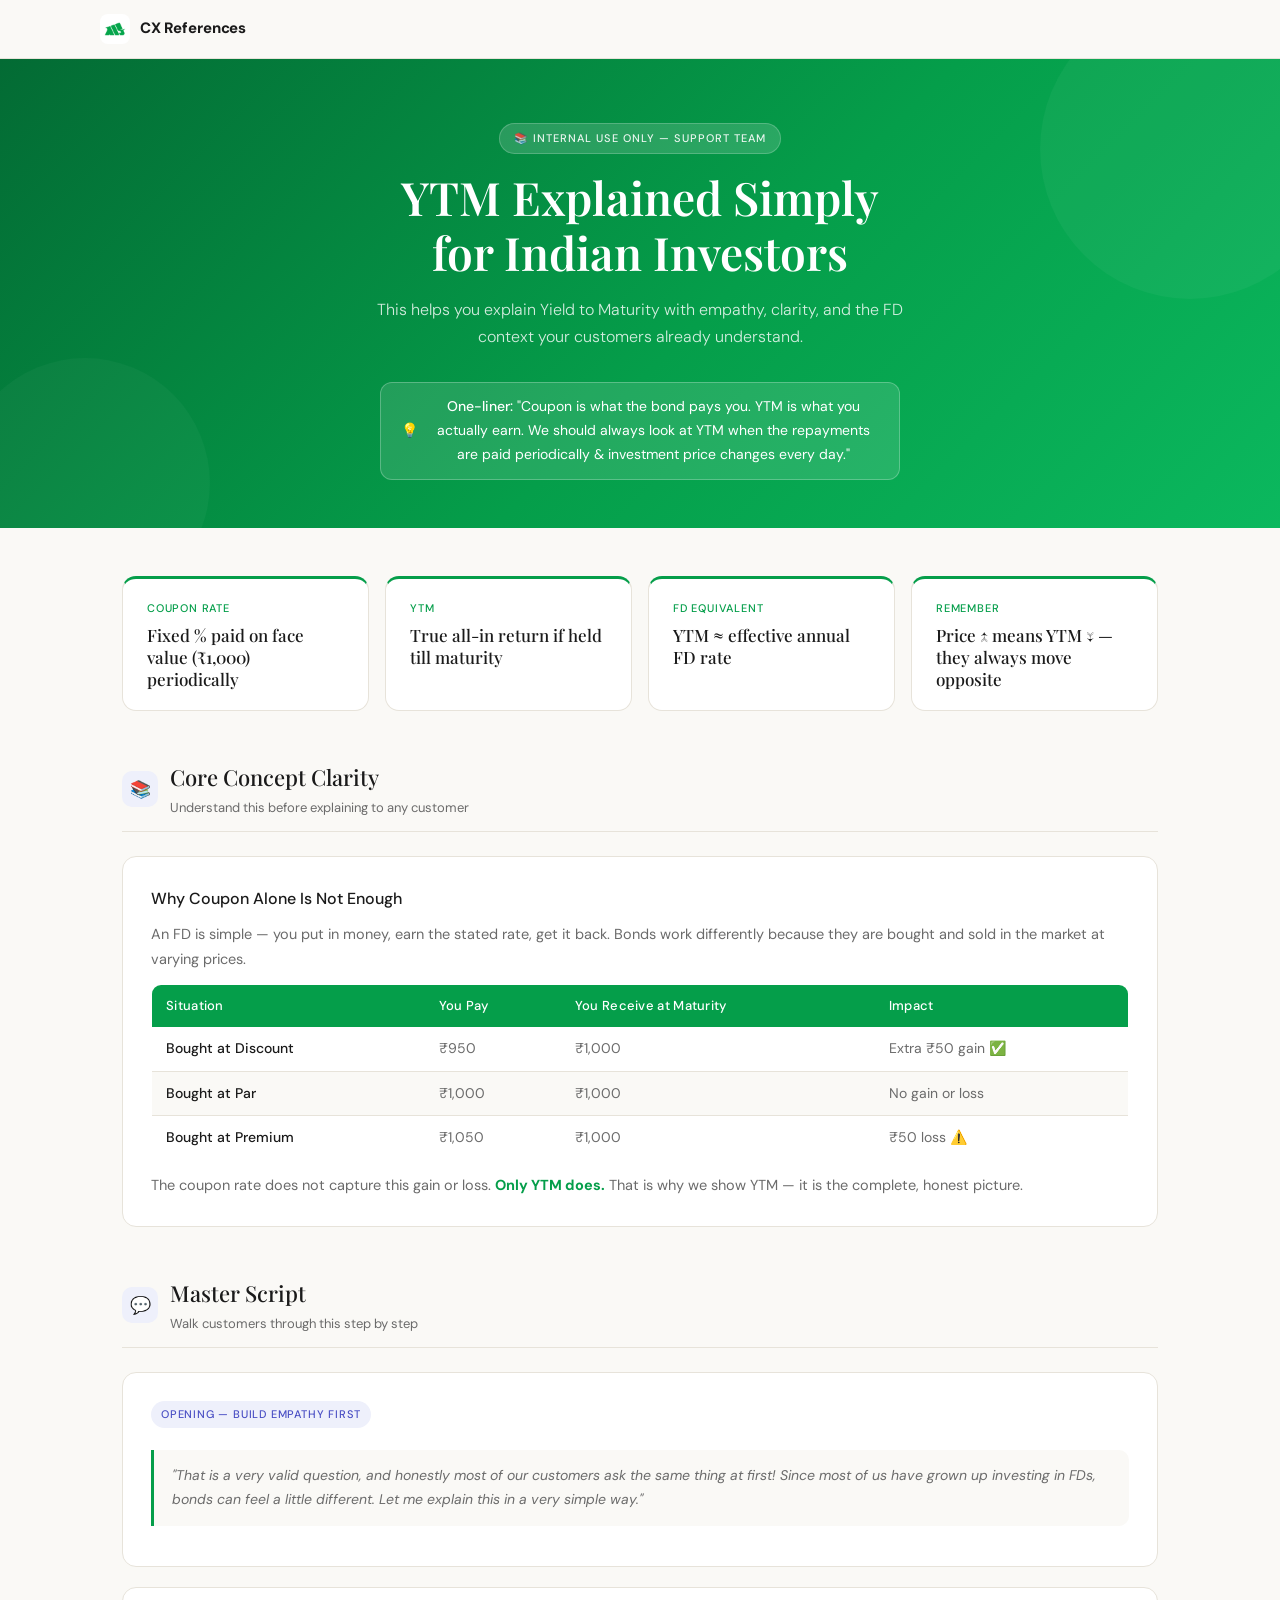
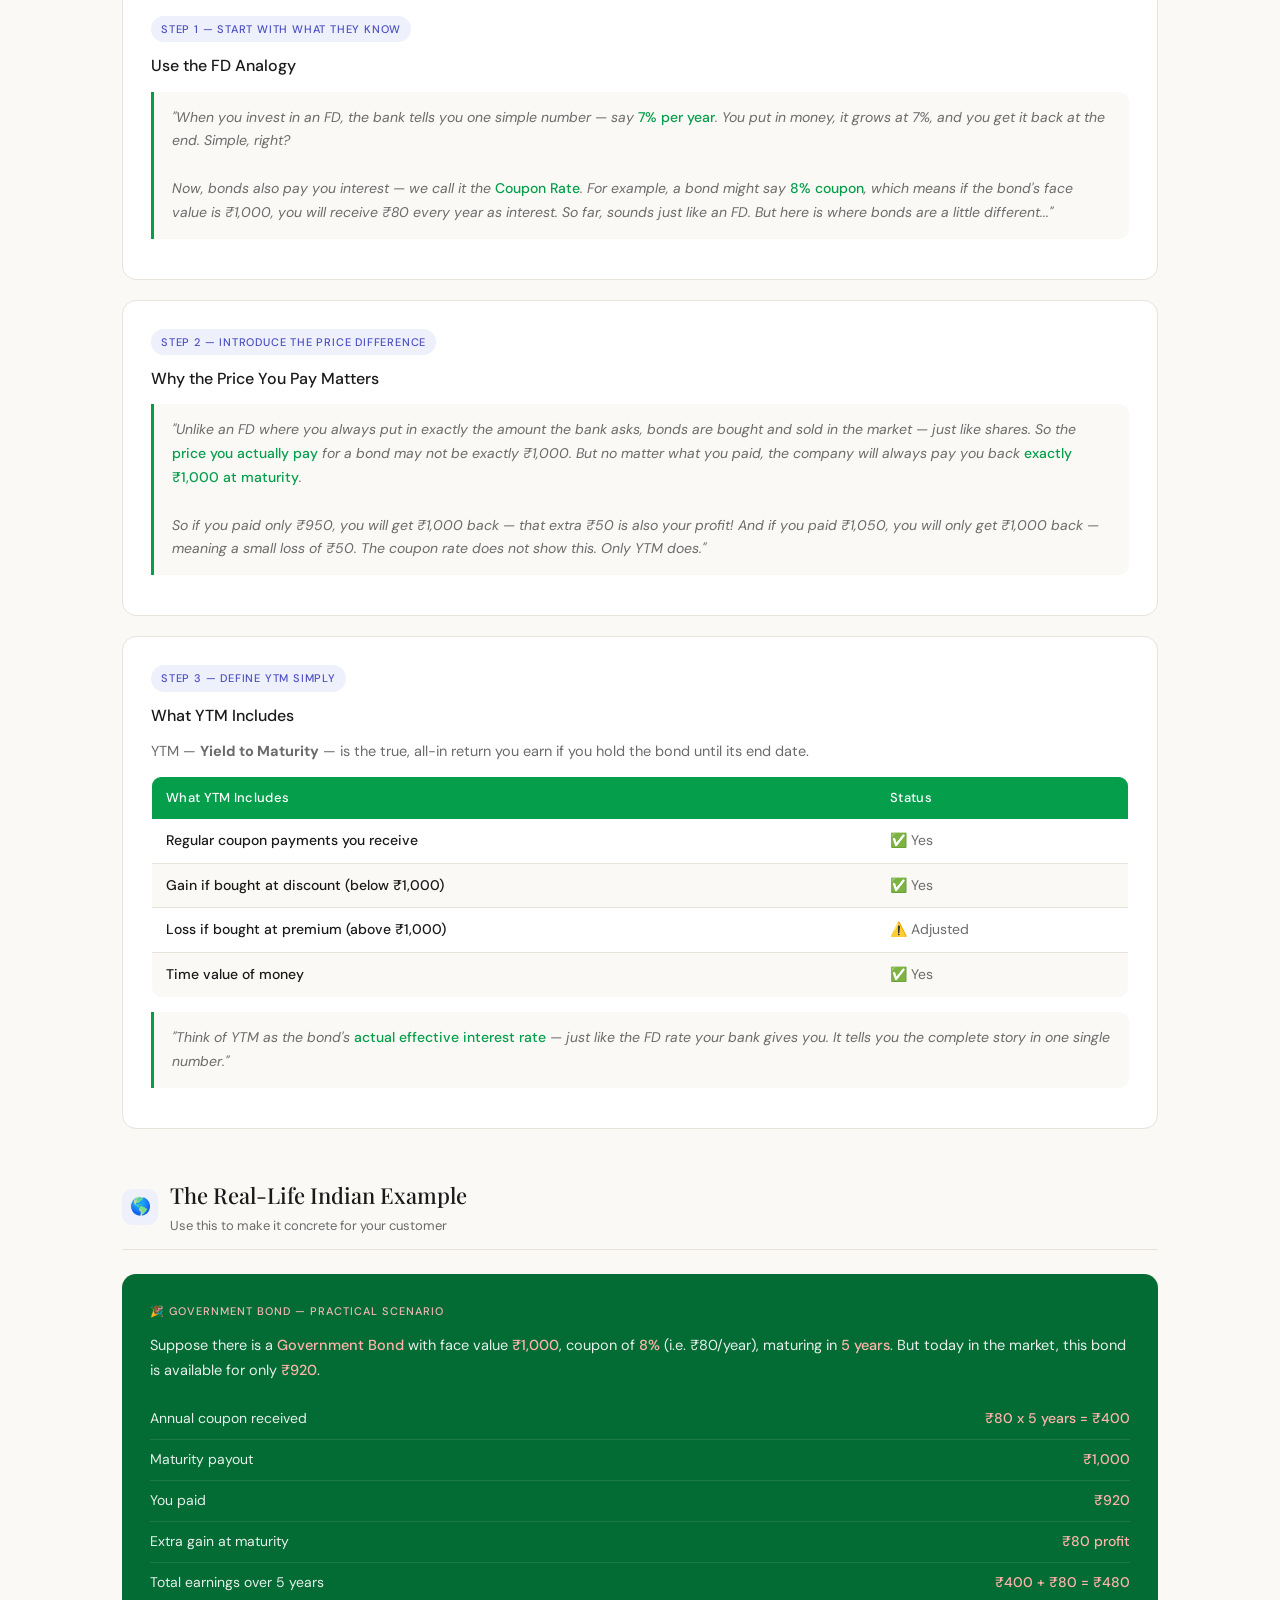
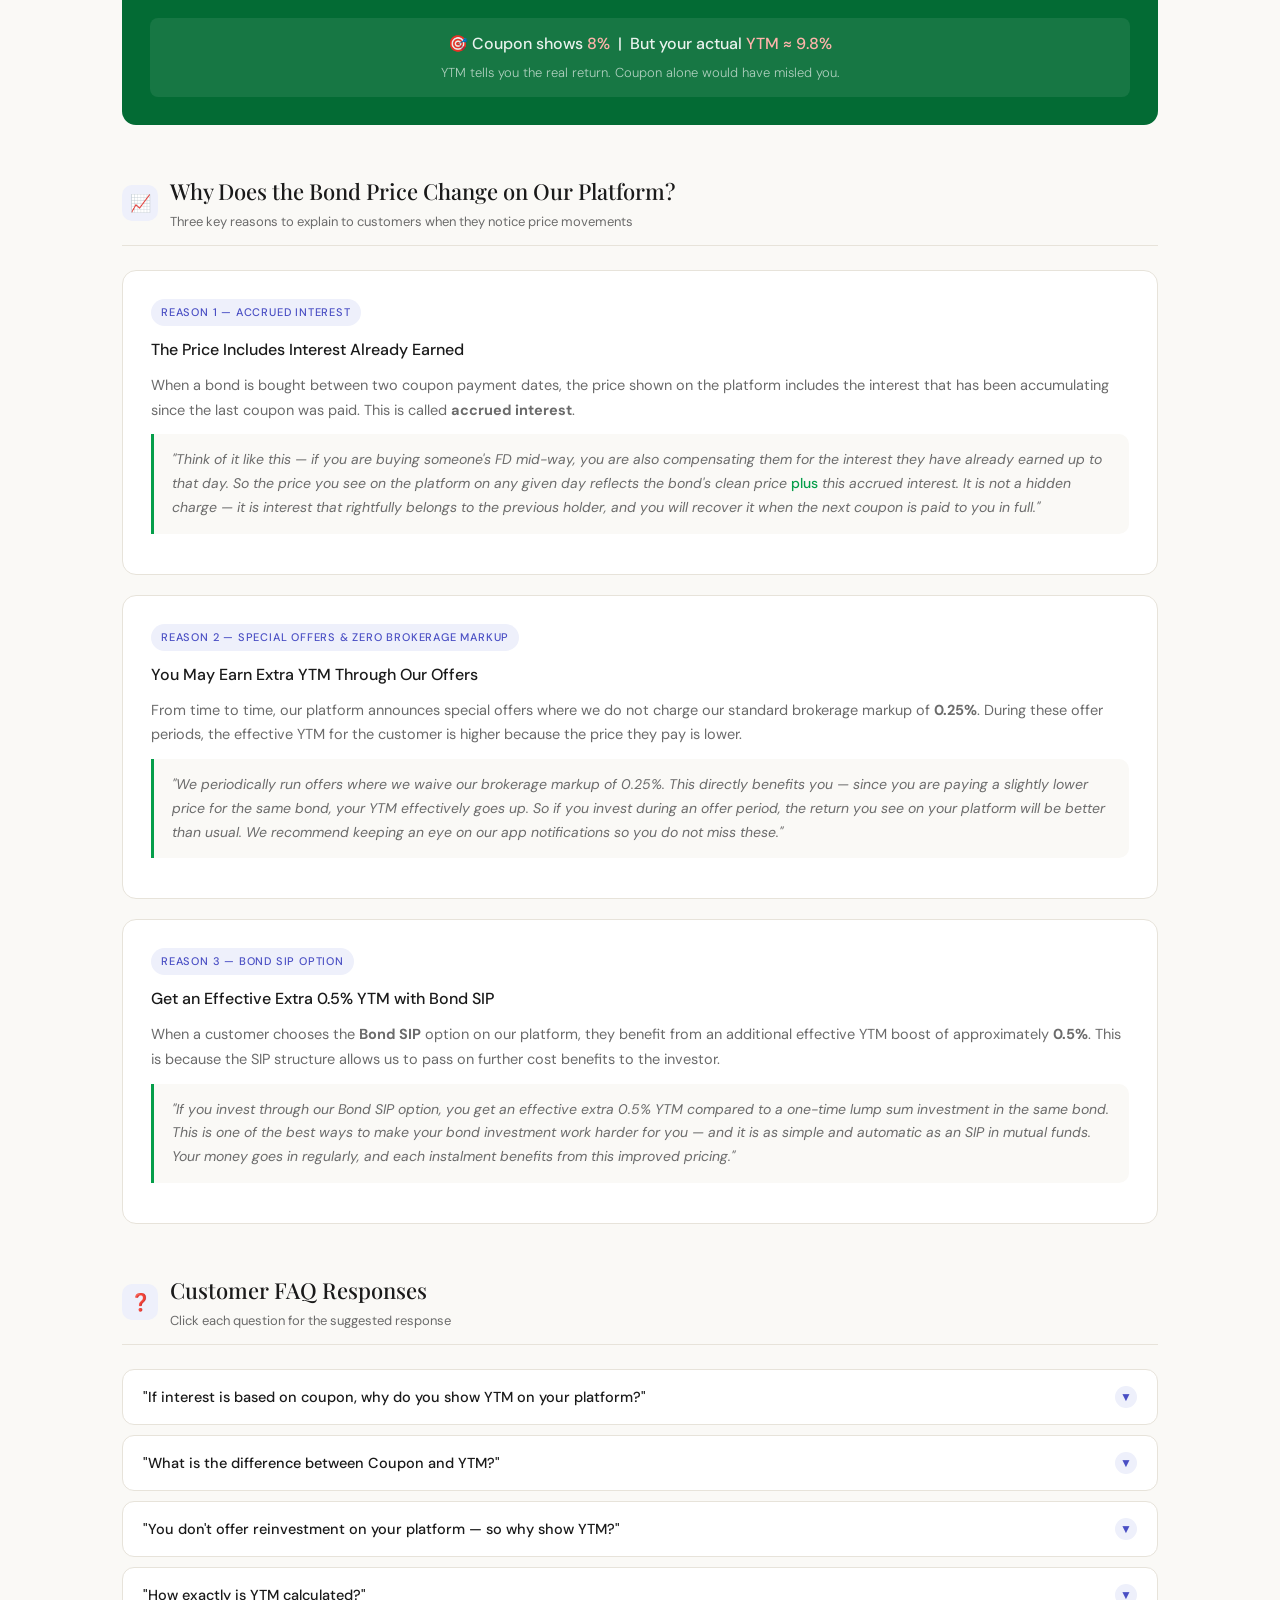
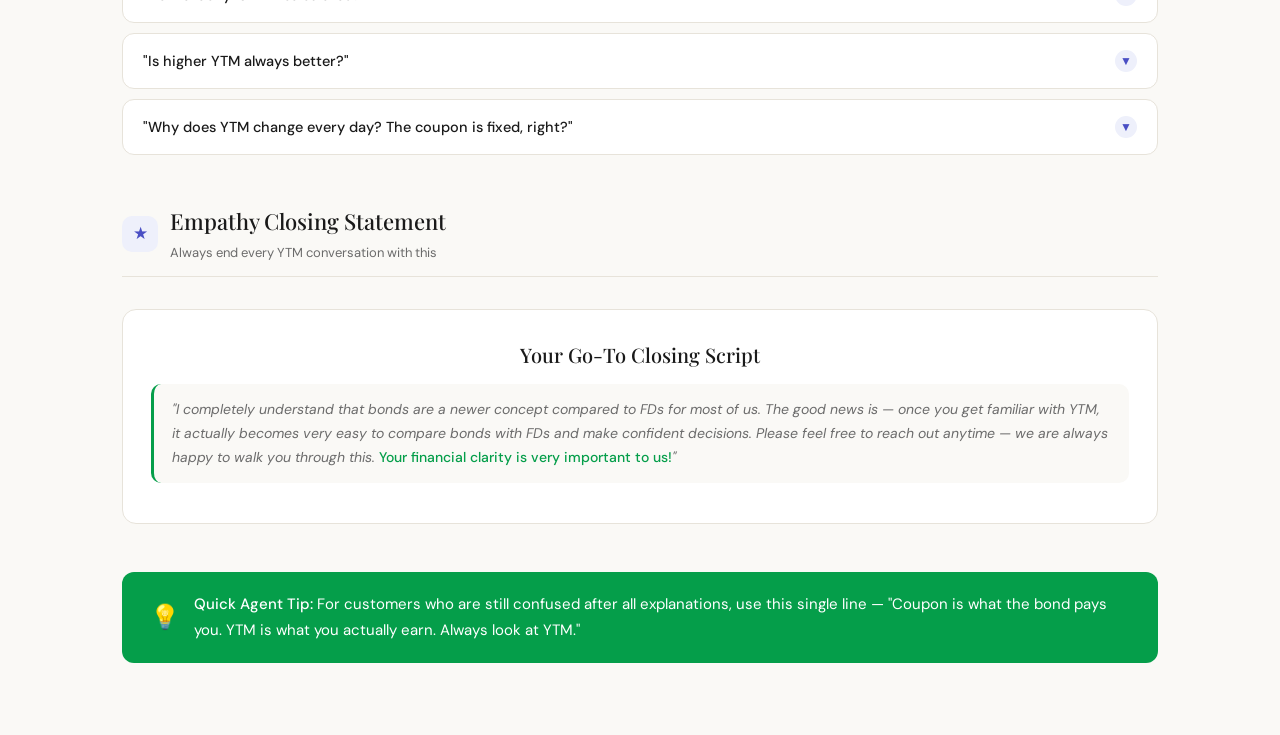
==== YTM_guide.html @ 13126c79 "v2" ====
<!DOCTYPE html>
<html lang="en">
<head>
<meta charset="UTF-8">
<meta name="viewport" content="width=device-width, initial-scale=1.0">
<title>YTM Explained — Agent Reference Guide</title>
<link href="https://fonts.googleapis.com/css2?family=Playfair+Display:wght@500;600&family=DM+Sans:wght@300;400;500&display=swap" rel="stylesheet">
<style>
  :root {
    --ink: #202020;
    --ink-soft: #6b6b6b;
    --card: #ffffff;
    --line: #e5e1d8;
    --page: #faf9f7;
    --indigo-bg: #eef0fb;
    --indigo-text: #3c4cb0;
    --indigo-border: #dee1f5;
    --green-bg: #e6f7ec;
    --green-border: #c9ecd6;
    --amber-bg: #fff4e0;
    --amber-text: #b07a17;
    --amber-border: #f5e3b8;
    --red-bg: #fdeceb;
    --red-text: #c8351f;
    --red-border: #f5cfc8;
  }
  * { box-sizing: border-box; margin: 0; padding: 0; }
  html { scroll-behavior: smooth; }
  body {
    font-family: 'DM Sans', sans-serif;
    background: var(--page);
    color: var(--ink);
    font-size: 15px;
    line-height: 1.7;
  }

  /* HERO */
  .hero {
    background: linear-gradient(135deg, #036b34 0%, var(--green) 55%, #0bb85e 100%);
    padding: 4rem 2rem 3rem;
    text-align: center;
    position: relative;
    overflow: hidden;
  }
  .hero::before {
    content: '';
    position: absolute;
    top: -60px; right: -60px;
    width: 300px; height: 300px;
    border-radius: 50%;
    background: rgba(255,255,255,0.04);
  }
  .hero::after {
    content: '';
    position: absolute;
    bottom: -80px; left: -40px;
    width: 250px; height: 250px;
    border-radius: 50%;
    background: rgba(255,255,255,0.03);
  }
  .badge {
    display: inline-block;
    background: rgba(255,255,255,0.15);
    color: rgba(255,255,255,0.9);
    font-size: 11px;
    font-weight: 500;
    letter-spacing: 1px;
    text-transform: uppercase;
    padding: 5px 14px;
    border-radius: 20px;
    margin-bottom: 1rem;
    border: 1px solid rgba(255,255,255,0.2);
  }
  .hero h1 {
    font-family: 'Playfair Display', serif;
    font-size: clamp(28px, 5vw, 46px);
    font-weight: 600;
    color: white;
    line-height: 1.2;
    margin-bottom: 1rem;
  }
  .hero p {
    color: rgba(255,255,255,0.82);
    font-size: 16px;
    max-width: 580px;
    margin: 0 auto 2rem;
    font-weight: 300;
  }
  .hero-tip {
    display: inline-flex;
    align-items: center;
    gap: 10px;
    background: rgba(255,255,255,0.12);
    border: 1px solid rgba(255,255,255,0.25);
    border-radius: 12px;
    padding: 12px 20px;
    color: white;
    font-size: 14px;
    font-weight: 400;
    max-width: 520px;
  }
  .hero-tip strong { font-weight: 500; }

  /* MAIN LAYOUT */
  .container {
    max-width: 1100px;
    margin: 0 auto;
    padding: 3rem 2rem;
  }

  /* QUICK CARDS (at top) */
  .quick-grid {
    display: grid;
    grid-template-columns: repeat(auto-fit, minmax(220px, 1fr));
    gap: 16px;
    margin-bottom: 3rem;
  }
  .quick-card {
    background: var(--card);
    border: 1px solid var(--line);
    border-radius: 14px;
    padding: 1.25rem 1.5rem;
    border-top: 3px solid var(--green);
  }
  .quick-card .label {
    font-size: 11px;
    font-weight: 500;
    text-transform: uppercase;
    letter-spacing: 0.8px;
    color: var(--green);
    margin-bottom: 6px;
  }
  .quick-card .value {
    font-family: 'Playfair Display', serif;
    font-size: 17px;
    font-weight: 500;
    color: var(--ink);
    line-height: 1.3;
  }

  /* SECTION HEADERS */
  .section { margin-bottom: 3rem; }
  .section-head {
    display: flex;
    align-items: center;
    gap: 12px;
    margin-bottom: 1.5rem;
    padding-bottom: 12px;
    border-bottom: 1px solid var(--line);
  }
  .section-icon {
    width: 36px; height: 36px; min-width: 36px;
    background: var(--indigo-bg);
    border-radius: 10px;
    display: flex; align-items: center; justify-content: center;
    font-size: 17px;
    color: var(--indigo-text);
  }
  .section-head h2 {
    font-family: 'Playfair Display', serif;
    font-size: 22px;
    font-weight: 500;
    color: var(--ink);
  }
  .section-head p {
    font-size: 13px;
    color: var(--ink-soft);
    margin-top: 1px;
  }

  /* SCRIPT BOX */
  .script-box {
    background: var(--card);
    border: 1px solid var(--line);
    border-radius: 14px;
    padding: 1.75rem;
    margin-bottom: 1.25rem;
    position: relative;
  }
  .script-box .step-label {
    font-size: 11px;
    font-weight: 500;
    text-transform: uppercase;
    letter-spacing: 0.8px;
    color: var(--indigo-text);
    background: var(--indigo-bg);
    padding: 4px 10px;
    border-radius: 20px;
    display: inline-block;
    margin-bottom: 10px;
  }
  .script-box h3 {
    font-size: 16px;
    font-weight: 500;
    color: var(--ink);
    margin-bottom: 10px;
  }
  .script-box p { color: var(--ink-soft); font-size: 14.5px; margin-bottom: 10px; }
  .script-box p:last-child { margin-bottom: 0; }

  /* SPEECH BUBBLE */
  .speech {
    background: var(--page);
    border-left: 3px solid var(--green);
    border-radius: 0 10px 10px 0;
    padding: 14px 18px;
    margin: 12px 0;
    font-size: 14px;
    color: var(--ink-soft);
    font-style: italic;
  }
  .speech strong { font-style: normal; font-weight: 500; color: var(--green); }

  /* TABLE */
  .styled-table {
    width: 100%;
    border-collapse: collapse;
    font-size: 14px;
    margin: 12px 0;
    border-radius: 10px;
    overflow: hidden;
    border: 1px solid var(--line);
  }
  .styled-table thead tr {
    background: var(--green);
    color: white;
  }
  .styled-table thead th {
    padding: 10px 14px;
    text-align: left;
    font-weight: 500;
    font-size: 13px;
    letter-spacing: 0.3px;
  }
  .styled-table tbody tr { border-bottom: 1px solid var(--line); }
  .styled-table tbody tr:nth-child(even) { background: var(--page); }
  .styled-table tbody tr:last-child { border-bottom: none; }
  .styled-table td { padding: 10px 14px; color: var(--ink-soft); }
  .styled-table td:first-child { font-weight: 500; color: var(--ink); }

  /* FAQ ACCORDION */
  .faq-item {
    background: var(--card);
    border: 1px solid var(--line);
    border-radius: 12px;
    margin-bottom: 10px;
    overflow: hidden;
  }
  .faq-q {
    width: 100%;
    background: none;
    border: none;
    text-align: left;
    padding: 16px 20px;
    cursor: pointer;
    display: flex;
    align-items: center;
    justify-content: space-between;
    gap: 12px;
    font-family: 'DM Sans', sans-serif;
    font-size: 14.5px;
    font-weight: 500;
    color: var(--ink);
    transition: background 0.2s;
  }
  .faq-q:hover { background: var(--page); }
  .faq-q.open { background: var(--indigo-bg); color: var(--green); }
  .faq-chevron {
    width: 22px; height: 22px; min-width: 22px;
    border-radius: 50%;
    background: var(--indigo-bg);
    display: flex; align-items: center; justify-content: center;
    font-size: 12px;
    color: var(--indigo-text);
    transition: transform 0.25s;
  }
  .faq-q.open .faq-chevron { transform: rotate(180deg); background: var(--green); color: white; }
  .faq-a {
    display: none;
    padding: 0 20px 18px;
    font-size: 14px;
    color: var(--ink-soft);
    line-height: 1.75;
    background: var(--card);
  }
  .faq-a.open { display: block; }
  .faq-a .speech { margin: 10px 0 0; }

  /* EXAMPLE BOX */
  .example-box {
    background: #036b34;
    border-radius: 14px;
    padding: 1.75rem;
    color: rgba(255,255,255,0.9);
    margin: 1rem 0;
  }
  .example-box .ex-title {
    font-size: 11px;
    font-weight: 500;
    letter-spacing: 1px;
    text-transform: uppercase;
    color: #f3b8b3;
    margin-bottom: 12px;
  }
  .example-box p { font-size: 14.5px; line-height: 1.75; margin-bottom: 8px; }
  .example-box p:last-child { margin-bottom: 0; }
  .example-box strong { color: #ffb4ab; font-weight: 500; }
  .example-box .calc-row {
    display: flex;
    justify-content: space-between;
    align-items: center;
    padding: 8px 0;
    border-bottom: 1px solid rgba(255,255,255,0.1);
    font-size: 14px;
  }
  .example-box .calc-row:last-child { border-bottom: none; }
  .example-box .calc-val { font-weight: 500; color: #ffb4ab; }
  .example-box .highlight-result {
    background: rgba(255,255,255,0.08);
    border-radius: 8px;
    padding: 12px 16px;
    margin-top: 12px;
    text-align: center;
    font-size: 16px;
    font-weight: 500;
  }

  /* ONE LINER TIP */
  .tip-box {
    background: var(--green);
    border-radius: 12px;
    padding: 1.25rem 1.75rem;
    display: flex;
    align-items: center;
    gap: 14px;
    margin: 1.5rem 0;
  }
  .tip-icon { font-size: 24px; }
  .tip-box p { color: white; font-size: 15px; font-weight: 400; margin: 0; }
  .tip-box strong { font-weight: 500; }

  /* EMPATHY CLOSER */
  .closer {
    background: var(--card);
    border: 1px solid var(--line);
    border-radius: 14px;
    padding: 1.75rem;
    text-align: center;
    margin-top: 2rem;
  }
  .closer h3 {
    font-family: 'Playfair Display', serif;
    font-size: 20px;
    font-weight: 500;
    color: var(--ink);
    margin-bottom: 8px;
  }
  .closer .speech {
    text-align: left;
    border-radius: 10px;
    margin-top: 12px;
  }


  @media (max-width: 600px) {
    .hero { padding: 3rem 1.25rem 2rem; }
    .container { padding: 2rem 1.25rem; }
    .quick-grid { grid-template-columns: 1fr 1fr; }
  }
</style>
<link rel="stylesheet" href="styles.css">
</head>
<body>
<header class="cxw-topbar">
  <div class="cxw-topbar-inner">
    <a class="cxw-brand" href="index.html">
      <img src="icon.png" alt="" />
      <span>CX References</span>
    </a>
  </div>
</header>


<!-- HERO -->
<div class="hero">
  <div class="badge">&#128218; Internal Use Only &mdash; Support Team</div>
  <h1>YTM Explained Simply<br>for Indian Investors</h1>
  <p>This helps you explain Yield to Maturity with empathy, clarity, and the FD context your customers already understand.</p>
  <div class="hero-tip">
    <span>&#128161;</span>
    <span><strong>One-liner:</strong> "Coupon is what the bond pays you. YTM is what you actually earn. We should always look at YTM when the repayments are paid periodically &amp; investment price changes every day."</span>
  </div>
</div>

<!-- MAIN CONTENT -->
<div class="container">

  <!-- QUICK REFERENCE CARDS -->
  <div class="quick-grid">
    <div class="quick-card">
      <div class="label">Coupon Rate</div>
      <div class="value">Fixed % paid on face value (₹1,000) periodically</div>
    </div>
    <div class="quick-card">
      <div class="label">YTM</div>
      <div class="value">True all-in return if held till maturity</div>
    </div>
    <div class="quick-card">
      <div class="label">FD Equivalent</div>
      <div class="value">YTM ≈ effective annual FD rate</div>
    </div>
    <div class="quick-card">
      <div class="label">Remember</div>
      <div class="value">Price ↑ means YTM ↓ — they always move opposite</div>
    </div>
  </div>

  <!-- SECTION: CORE CONCEPT -->
  <div class="section" id="concept">
    <div class="section-head">
      <div class="section-icon">&#128218;</div>
      <div>
        <h2>Core Concept Clarity</h2>
        <p>Understand this before explaining to any customer</p>
      </div>
    </div>

    <div class="script-box">
      <h3>Why Coupon Alone Is Not Enough</h3>
      <p>An FD is simple — you put in money, earn the stated rate, get it back. Bonds work differently because they are bought and sold in the market at varying prices.</p>
      <table class="styled-table">
        <thead><tr><th>Situation</th><th>You Pay</th><th>You Receive at Maturity</th><th>Impact</th></tr></thead>
        <tbody>
          <tr><td>Bought at Discount</td><td>&#8377;950</td><td>&#8377;1,000</td><td>Extra &#8377;50 gain &#9989;</td></tr>
          <tr><td>Bought at Par</td><td>&#8377;1,000</td><td>&#8377;1,000</td><td>No gain or loss</td></tr>
          <tr><td>Bought at Premium</td><td>&#8377;1,050</td><td>&#8377;1,000</td><td>&#8377;50 loss &#9888;&#65039;</td></tr>
        </tbody>
      </table>
      <p style="margin-top:10px;">The coupon rate does not capture this gain or loss. <strong style="color:var(--green)">Only YTM does.</strong> That is why we show YTM — it is the complete, honest picture.</p>
    </div>
  </div>

  <!-- SECTION: MASTER SCRIPT -->
  <div class="section" id="script">
    <div class="section-head">
      <div class="section-icon">&#128172;</div>
      <div>
        <h2>Master Script</h2>
        <p>Walk customers through this step by step</p>
      </div>
    </div>

    <div class="script-box">
      <div class="step-label">Opening — Build Empathy First</div>
      <div class="speech">
        "That is a very valid question, and honestly most of our customers ask the same thing at first! Since most of us have grown up investing in FDs, bonds can feel a little different. Let me explain this in a very simple way."
      </div>
    </div>

    <div class="script-box">
      <div class="step-label">Step 1 — Start with What They Know</div>
      <h3>Use the FD Analogy</h3>
      <div class="speech">
        "When you invest in an FD, the bank tells you one simple number — say <strong>7% per year</strong>. You put in money, it grows at 7%, and you get it back at the end. Simple, right?<br><br>
        Now, bonds also pay you interest — we call it the <strong>Coupon Rate</strong>. For example, a bond might say <strong>8% coupon</strong>, which means if the bond's face value is &#8377;1,000, you will receive &#8377;80 every year as interest. So far, sounds just like an FD. But here is where bonds are a little different..."
      </div>
    </div>

    <div class="script-box">
      <div class="step-label">Step 2 — Introduce the Price Difference</div>
      <h3>Why the Price You Pay Matters</h3>
      <div class="speech">
        "Unlike an FD where you always put in exactly the amount the bank asks, bonds are bought and sold in the market — just like shares. So the <strong>price you actually pay</strong> for a bond may not be exactly &#8377;1,000. But no matter what you paid, the company will always pay you back <strong>exactly &#8377;1,000 at maturity</strong>.<br><br>
        So if you paid only &#8377;950, you will get &#8377;1,000 back — that extra &#8377;50 is also your profit! And if you paid &#8377;1,050, you will only get &#8377;1,000 back — meaning a small loss of &#8377;50. The coupon rate does not show this. Only YTM does."
      </div>
    </div>

    <div class="script-box">
      <div class="step-label">Step 3 — Define YTM Simply</div>
      <h3>What YTM Includes</h3>
      <p>YTM — <strong>Yield to Maturity</strong> — is the true, all-in return you earn if you hold the bond until its end date.</p>
      <table class="styled-table">
        <thead><tr><th>What YTM Includes</th><th>Status</th></tr></thead>
        <tbody>
          <tr><td>Regular coupon payments you receive</td><td>&#9989; Yes</td></tr>
          <tr><td>Gain if bought at discount (below &#8377;1,000)</td><td>&#9989; Yes</td></tr>
          <tr><td>Loss if bought at premium (above &#8377;1,000)</td><td>&#9888;&#65039; Adjusted</td></tr>
          <tr><td>Time value of money</td><td>&#9989; Yes</td></tr>
        </tbody>
      </table>
      <div class="speech" style="margin-top:14px;">
        "Think of YTM as the bond's <strong>actual effective interest rate</strong> — just like the FD rate your bank gives you. It tells you the complete story in one single number."
      </div>
    </div>
  </div>

  <!-- SECTION: REAL EXAMPLE -->
  <div class="section" id="example">
    <div class="section-head">
      <div class="section-icon">&#127758;</div>
      <div>
        <h2>The Real-Life Indian Example</h2>
        <p>Use this to make it concrete for your customer</p>
      </div>
    </div>

    <div class="example-box">
      <div class="ex-title">&#127881; Government Bond — Practical Scenario</div>
      <p>Suppose there is a <strong>Government Bond</strong> with face value <strong>&#8377;1,000</strong>, coupon of <strong>8%</strong> (i.e. &#8377;80/year), maturing in <strong>5 years</strong>. But today in the market, this bond is available for only <strong>&#8377;920</strong>.</p>

      <div style="margin: 16px 0;">
        <div class="calc-row"><span>Annual coupon received</span><span class="calc-val">&#8377;80 x 5 years = &#8377;400</span></div>
        <div class="calc-row"><span>Maturity payout</span><span class="calc-val">&#8377;1,000</span></div>
        <div class="calc-row"><span>You paid</span><span class="calc-val">&#8377;920</span></div>
        <div class="calc-row"><span>Extra gain at maturity</span><span class="calc-val">&#8377;80 profit</span></div>
        <div class="calc-row"><span>Total earnings over 5 years</span><span class="calc-val">&#8377;400 + &#8377;80 = &#8377;480</span></div>
      </div>

      <div class="highlight-result">
        &#127919; Coupon shows <strong>8%</strong> &nbsp;|&nbsp; But your actual <strong>YTM ≈ 9.8%</strong><br>
        <span style="font-size:13px; color:rgba(255,255,255,0.65); font-weight:300;">YTM tells you the real return. Coupon alone would have misled you.</span>
      </div>
    </div>
  </div>

  <!-- SECTION: WHY PRICE CHANGES -->
  <div class="section" id="pricechange">
    <div class="section-head">
      <div class="section-icon">&#128200;</div>
      <div>
        <h2>Why Does the Bond Price Change on Our Platform?</h2>
        <p>Three key reasons to explain to customers when they notice price movements</p>
      </div>
    </div>

    <div class="script-box">
      <div class="step-label">Reason 1 — Accrued Interest</div>
      <h3>The Price Includes Interest Already Earned</h3>
      <p>When a bond is bought between two coupon payment dates, the price shown on the platform includes the interest that has been accumulating since the last coupon was paid. This is called <strong>accrued interest</strong>.</p>
      <div class="speech">
        "Think of it like this — if you are buying someone's FD mid-way, you are also compensating them for the interest they have already earned up to that day. So the price you see on the platform on any given day reflects the bond's clean price <strong>plus</strong> this accrued interest. It is not a hidden charge — it is interest that rightfully belongs to the previous holder, and you will recover it when the next coupon is paid to you in full."
      </div>
    </div>

    <div class="script-box">
      <div class="step-label">Reason 2 — Special Offers &amp; Zero Brokerage Markup</div>
      <h3>You May Earn Extra YTM Through Our Offers</h3>
      <p>From time to time, our platform announces special offers where we do not charge our standard brokerage markup of <strong>0.25%</strong>. During these offer periods, the effective YTM for the customer is higher because the price they pay is lower.</p>
      <div class="speech">
        "We periodically run offers where we waive our brokerage markup of 0.25%. This directly benefits you — since you are paying a slightly lower price for the same bond, your YTM effectively goes up. So if you invest during an offer period, the return you see on your platform will be better than usual. We recommend keeping an eye on our app notifications so you do not miss these."
      </div>
    </div>

    <div class="script-box">
      <div class="step-label">Reason 3 — Bond SIP Option</div>
      <h3>Get an Effective Extra 0.5% YTM with Bond SIP</h3>
      <p>When a customer chooses the <strong>Bond SIP</strong> option on our platform, they benefit from an additional effective YTM boost of approximately <strong>0.5%</strong>. This is because the SIP structure allows us to pass on further cost benefits to the investor.</p>
      <div class="speech">
        "If you invest through our Bond SIP option, you get an effective extra 0.5% YTM compared to a one-time lump sum investment in the same bond. This is one of the best ways to make your bond investment work harder for you — and it is as simple and automatic as an SIP in mutual funds. Your money goes in regularly, and each instalment benefits from this improved pricing."
      </div>
    </div>
  </div>


  <div class="section" id="faq">
    <div class="section-head">
      <div class="section-icon">&#10067;</div>
      <div>
        <h2>Customer FAQ Responses</h2>
        <p>Click each question for the suggested response</p>
      </div>
    </div>

    <div class="faq-item">
      <button class="faq-q" onclick="toggleFaq(this)">
        "If interest is based on coupon, why do you show YTM on your platform?"
        <span class="faq-chevron">&#9660;</span>
      </button>
      <div class="faq-a">
        <div class="speech">
          "Absolutely understand your confusion! Yes, the <strong>actual cash you receive</strong> periodically is based on the coupon rate — that part is correct.<br><br>
          But imagine two bonds both with 8% coupon — one available at &#8377;950 and another at &#8377;1,050. If you just look at the coupon, they look the same! But your actual earnings are very different because of the different prices you paid.<br><br>
          YTM accounts for this difference and gives you a fair comparison — just like how banks show you the <strong>effective interest rate</strong> along with the nominal rate. We show YTM so you can make a <strong>fully informed decision</strong>, not a partial one."
        </div>
      </div>
    </div>

    <div class="faq-item">
      <button class="faq-q" onclick="toggleFaq(this)">
        "What is the difference between Coupon and YTM?"
        <span class="faq-chevron">&#9660;</span>
      </button>
      <div class="faq-a">
        <table class="styled-table" style="margin-top:10px;">
          <thead><tr><th></th><th>Coupon Rate</th><th>YTM</th></tr></thead>
          <tbody>
            <tr><td>What it is</td><td>Fixed interest the bond pays</td><td>Total effective return on investment</td></tr>
            <tr><td>Based on</td><td>Face value (&#8377;1,000)</td><td>Actual price you paid</td></tr>
            <tr><td>Changes?</td><td>Never — fixed at issue</td><td>Changes as market price changes</td></tr>
            <tr><td>FD Equivalent</td><td>The advertised rate</td><td>The effective annual yield</td></tr>
          </tbody>
        </table>
        <div class="speech" style="margin-top:12px;">
          "Coupon is the <strong>label on the bottle</strong>. YTM is <strong>what is actually inside</strong>."
        </div>
      </div>
    </div>

    <div class="faq-item">
      <button class="faq-q" onclick="toggleFaq(this)">
        "You don't offer reinvestment on your platform — so why show YTM?"
        <span class="faq-chevron">&#9660;</span>
      </button>
      <div class="faq-a">
        <div class="speech">
          "This is a very sharp question, and we really appreciate you asking this!<br><br>
          You are right that the textbook formula for YTM carries an assumption that coupon payments are reinvested. However, as per <strong>SEBI and RBI bond market conventions in India</strong>, YTM is the standard industry measure used to quote and compare bond returns. Every bank, broker, and platform — including the <strong>RBI Retail Direct portal</strong> — quotes bonds using YTM.<br><br>
          Even without reinvestment, YTM still gives you a reliable picture because it accounts for the price you paid vs. the face value you receive, and also for the time value of money.<br><br>
          Think of it this way — even if you spend your FD interest every month instead of reinvesting, the bank still quotes you <strong>7% p.a.</strong> That rate is still useful to compare. Similarly, YTM remains meaningful even without reinvestment."
        </div>
      </div>
    </div>

    <div class="faq-item">
      <button class="faq-q" onclick="toggleFaq(this)">
        "How exactly is YTM calculated?"
        <span class="faq-chevron">&#9660;</span>
      </button>
      <div class="faq-a">
        <div class="speech">
          "The exact calculation uses financial mathematics, but here is the simple idea:<br><br>
          YTM is the <strong>one single interest rate</strong> that, when applied to all your future cash flows — the coupon payments and the final maturity amount — gives you back exactly the price you paid today.<br><br>
          In plain words: <strong>What you pay today = Present value of all future coupons + Present value of maturity amount, discounted at YTM.</strong><br><br>
          Our platform calculates this automatically for every bond, so you never have to do this math yourself. A bond with <strong>YTM of 8.5%</strong> is broadly equivalent to an <strong>FD giving you 8.5%</strong> — that is the simplest way to think about it."
        </div>
      </div>
    </div>

    <div class="faq-item">
      <button class="faq-q" onclick="toggleFaq(this)">
        "Is higher YTM always better?"
        <span class="faq-chevron">&#9660;</span>
      </button>
      <div class="faq-a">
        <div class="speech">
          "Great question! Generally yes — a higher YTM means higher returns. But do keep in mind: <strong>higher YTM can also mean higher risk.</strong><br><br>
          A lower-rated company bond may offer 11% YTM, but there is more risk compared to a Government bond at 7.5%. Always look at the <strong>credit rating alongside YTM</strong>. A Government bond or AAA-rated bond at 7.5% YTM may actually be a better choice than an unrated bond at 11% YTM, depending on your risk comfort.<br><br>
          We always recommend checking both the YTM <strong>and</strong> the credit rating together before investing."
        </div>
      </div>
    </div>

    <div class="faq-item">
      <button class="faq-q" onclick="toggleFaq(this)">
        "Why does YTM change every day? The coupon is fixed, right?"
        <span class="faq-chevron">&#9660;</span>
      </button>
      <div class="faq-a">
        <div class="speech">
          "Absolutely correct — the coupon never changes. But bond <strong>prices change every day</strong> in the market, just like share prices. And since YTM is calculated based on the price you pay, it moves as prices move.<br><br>
          When bond prices go <strong>up</strong>, YTM comes <strong>down</strong> — and vice versa. They always move in opposite directions.<br><br>
          The good news: the <strong>coupon cash flows you will receive remain fixed and guaranteed</strong> regardless of daily price changes. YTM just reflects what you earn based on today's market price."
        </div>
      </div>
    </div>
  </div>

  <!-- SECTION: CLOSING -->
  <div class="section" id="closer">
    <div class="section-head">
      <div class="section-icon">&#9733;</div>
      <div>
        <h2>Empathy Closing Statement</h2>
        <p>Always end every YTM conversation with this</p>
      </div>
    </div>

    <div class="closer">
      <h3>Your Go-To Closing Script</h3>
      <div class="speech">
        "I completely understand that bonds are a newer concept compared to FDs for most of us. The good news is — once you get familiar with YTM, it actually becomes very easy to compare bonds with FDs and make confident decisions. Please feel free to reach out anytime — we are always happy to walk you through this. <strong>Your financial clarity is very important to us!</strong>"
      </div>
    </div>
  </div>

  <!-- AGENT TIP -->
  <div class="tip-box">
    <div class="tip-icon">&#128161;</div>
    <p><strong>Quick Agent Tip:</strong> For customers who are still confused after all explanations, use this single line — "Coupon is what the bond pays you. YTM is what you actually earn. Always look at YTM."</p>
  </div>

</div>


<script>
  function toggleFaq(btn) {
    const answer = btn.nextElementSibling;
    const isOpen = btn.classList.contains('open');
    document.querySelectorAll('.faq-q').forEach(b => {
      b.classList.remove('open');
      b.nextElementSibling.classList.remove('open');
    });
    if (!isOpen) {
      btn.classList.add('open');
      answer.classList.add('open');
    }
  }
</script>
</body>
</html>
---- styles.css ----
/* ============================================================
   CX References — shared design system
   Every page in this folder links this file. Do not duplicate
   these rules locally — page-specific CSS should only add
   layout that doesn't exist here, and must reference these
   custom properties for any color.
   ============================================================ */

:root {
  --ink: #1a1a1a;
  --ink-soft: #6b6b6b;
  --ink-faint: #9a9a9a;
  --card: #ffffff;
  --line: #e7e3da;
  --page: #faf9f6;

  --green: #059e4a;
  --green-hover: #048040;
  --green-bg: #e6f7ec;
  --green-text: #05803a;
  --green-border: #c9ecd6;

  --indigo-bg: #eef0fb;
  --indigo-text: #4a4fc4;
  --indigo-border: #dee1f5;

  --amber-bg: #fff4e0;
  --amber-text: #b07a17;
  --amber-border: #f5e3b8;

  --red-bg: #fdeceb;
  --red-text: #c8351f;
  --red-border: #f5cfc8;

  --ink-bg: #1a1a1a;
  --ink-bg-hover: #333333;

  --radius: 16px;
  --radius-sm: 10px;
  --radius-pill: 999px;

  --shadow: 0 16px 40px rgba(26, 26, 26, 0.08);
  --shadow-soft: 0 10px 24px rgba(26, 26, 26, 0.06);

  --font: Inter, ui-sans-serif, system-ui, -apple-system, BlinkMacSystemFont, "Segoe UI", Roboto, Arial, sans-serif;
}

/* ---------- base ---------- */

.cxw-reset, .cxw-reset * { box-sizing: border-box; }

body.cxw-body {
  margin: 0;
  font-family: var(--font);
  background: var(--page);
  color: var(--ink-soft);
  line-height: 1.6;
}

.cxw-wrap {
  width: min(1080px, calc(100% - 40px));
  margin: 0 auto;
}

/* ---------- top bar (identical on every page) ---------- */

.cxw-topbar {
  border-bottom: 1px solid var(--line);
  background: rgba(250, 249, 246, 0.92);
  backdrop-filter: blur(10px);
  position: sticky;
  top: 0;
  z-index: 50;
}

.cxw-topbar-inner {
  width: min(1080px, calc(100% - 40px));
  margin: 0 auto;
  display: flex;
  align-items: center;
  justify-content: space-between;
  gap: 16px;
  padding: 14px 0;
}

.cxw-brand {
  display: inline-flex;
  align-items: center;
  gap: 10px;
  text-decoration: none;
  color: var(--ink);
  font-weight: 800;
  font-size: 15px;
  letter-spacing: -0.01em;
}

.cxw-brand img {
  width: 30px;
  height: 30px;
  border-radius: 8px;
  display: block;
}

.cxw-topbar-actions {
  display: flex;
  align-items: center;
  gap: 8px;
}

.cxw-pill-black {
  display: inline-flex;
  align-items: center;
  gap: 6px;
  padding: 8px 16px;
  border-radius: var(--radius-pill);
  background: var(--ink-bg);
  color: #ffffff;
  border: 1px solid var(--ink-bg);
  font-size: 12.5px;
  font-weight: 700;
  text-decoration: none;
  white-space: nowrap;
  transition: background 0.15s ease;
}

.cxw-pill-black:hover { background: var(--ink-bg-hover); }

/* ---------- buttons / pills ---------- */

.cxw-btn {
  display: inline-flex;
  align-items: center;
  justify-content: center;
  gap: 6px;
  padding: 8px 16px;
  border-radius: var(--radius-pill);
  font-size: 12.5px;
  font-weight: 700;
  border: 1px solid var(--line);
  background: var(--card);
  color: var(--ink);
  text-decoration: none;
  cursor: pointer;
  transition: transform 0.15s ease, box-shadow 0.15s ease, border-color 0.15s ease, background 0.15s ease;
}

.cxw-btn:hover {
  border-color: var(--green-border);
  box-shadow: var(--shadow-soft);
}

.cxw-btn-primary {
  background: var(--green);
  border-color: var(--green);
  color: #ffffff;
}

.cxw-btn-primary:hover { background: var(--green-hover); }

/* ---------- badges / eyebrows ---------- */

.cxw-eyebrow {
  display: inline-flex;
  align-items: center;
  gap: 6px;
  padding: 6px 12px;
  border-radius: var(--radius-pill);
  background: var(--green-bg);
  color: var(--green-text);
  border: 1px solid var(--green-border);
  font-size: 11px;
  font-weight: 800;
  letter-spacing: 0.06em;
  text-transform: uppercase;
}

.cxw-tag {
  display: inline-flex;
  align-items: center;
  padding: 5px 10px;
  border-radius: var(--radius-pill);
  border: 1px solid var(--line);
  background: var(--page);
  color: var(--ink-soft);
  font-size: 11px;
  font-weight: 800;
  text-transform: uppercase;
  letter-spacing: 0.05em;
  white-space: nowrap;
}

/* ---------- icon chips (resource-type identity) ---------- */

.cxw-chip {
  width: 44px;
  height: 44px;
  border-radius: 12px;
  display: grid;
  place-items: center;
  flex: 0 0 auto;
}

.cxw-chip svg { width: 20px; height: 20px; }

.cxw-chip-indigo { background: var(--indigo-bg); color: var(--indigo-text); }
.cxw-chip-green  { background: var(--green-bg); color: var(--green-text); }

/* ---------- typography ---------- */

.cxw-h1 {
  margin: 0;
  color: var(--ink);
  font-weight: 800;
  line-height: 1.08;
  letter-spacing: -0.03em;
  font-size: clamp(32px, 5vw, 52px);
}

.cxw-lede {
  margin: 14px 0 0;
  max-width: 640px;
  font-size: 17px;
  color: var(--ink-soft);
}

/* ---------- cards ---------- */

.cxw-card {
  background: var(--card);
  border: 1px solid var(--line);
  border-radius: var(--radius);
}
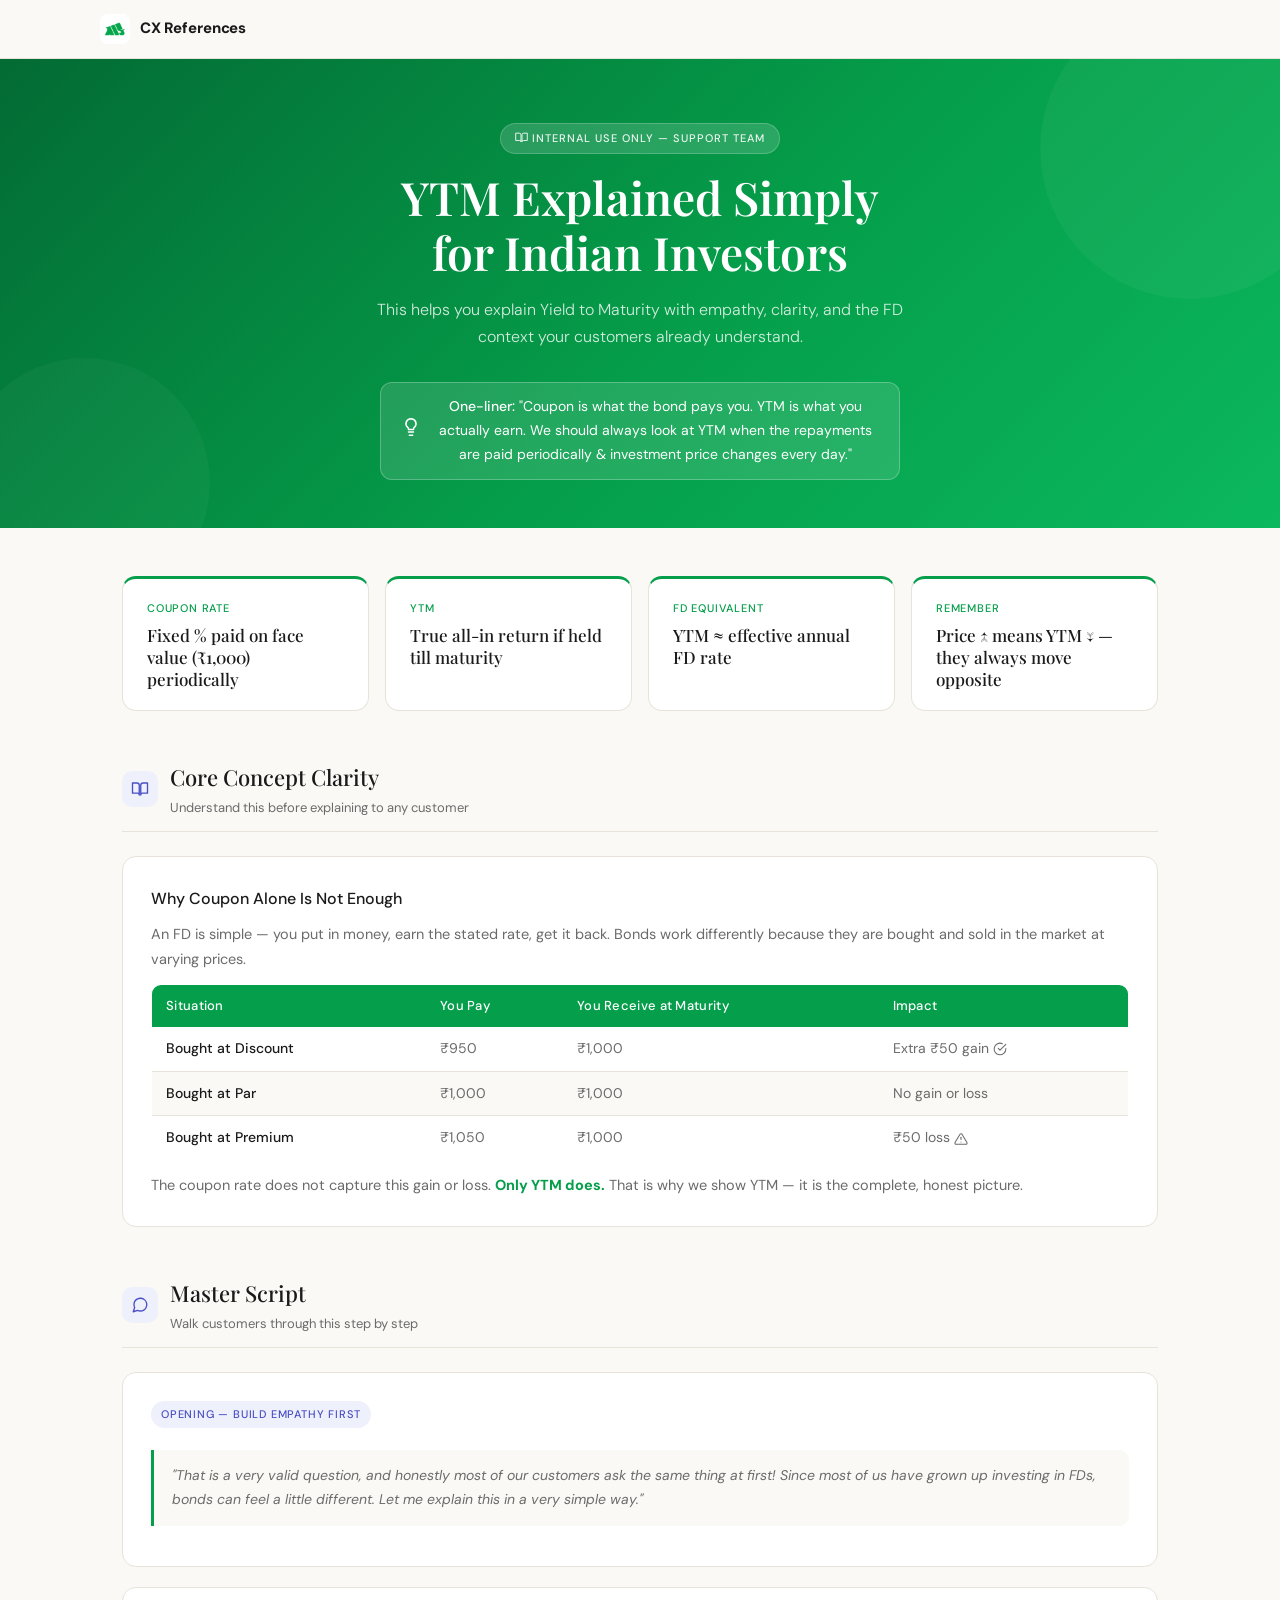
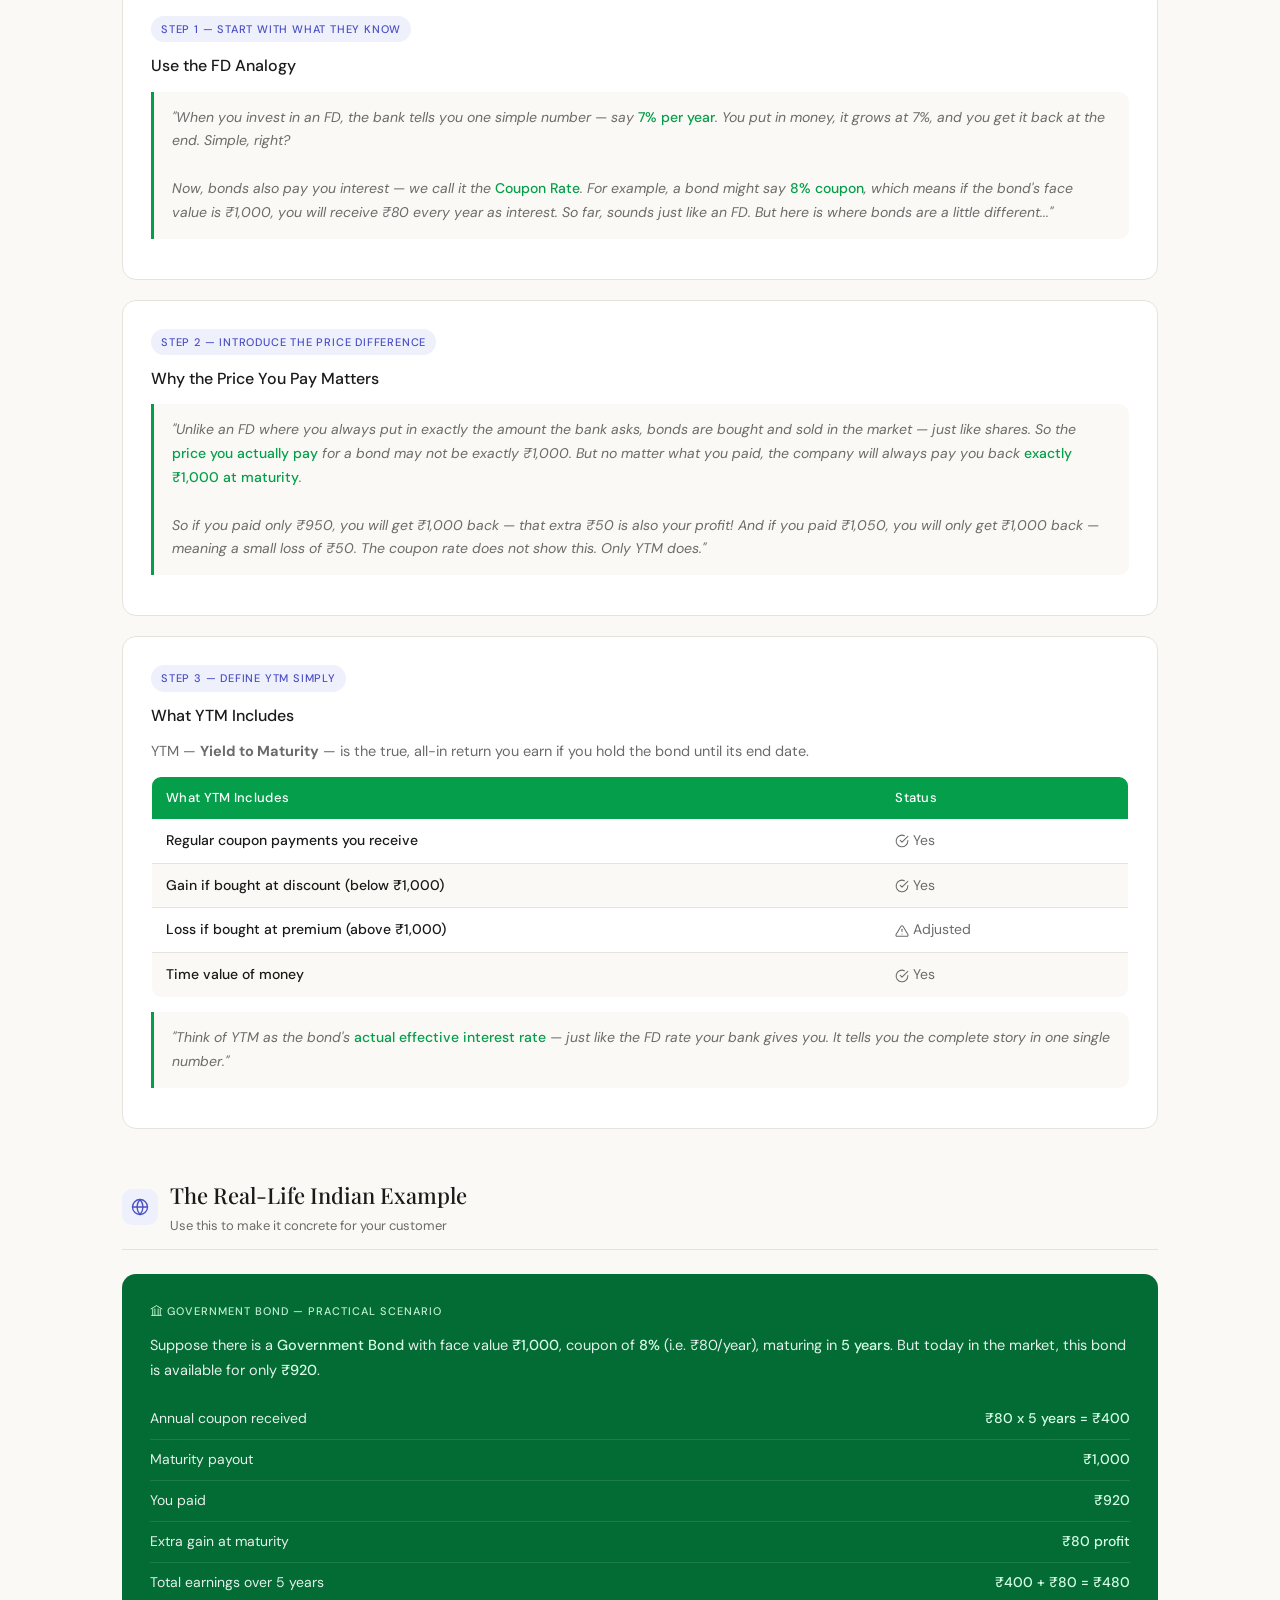
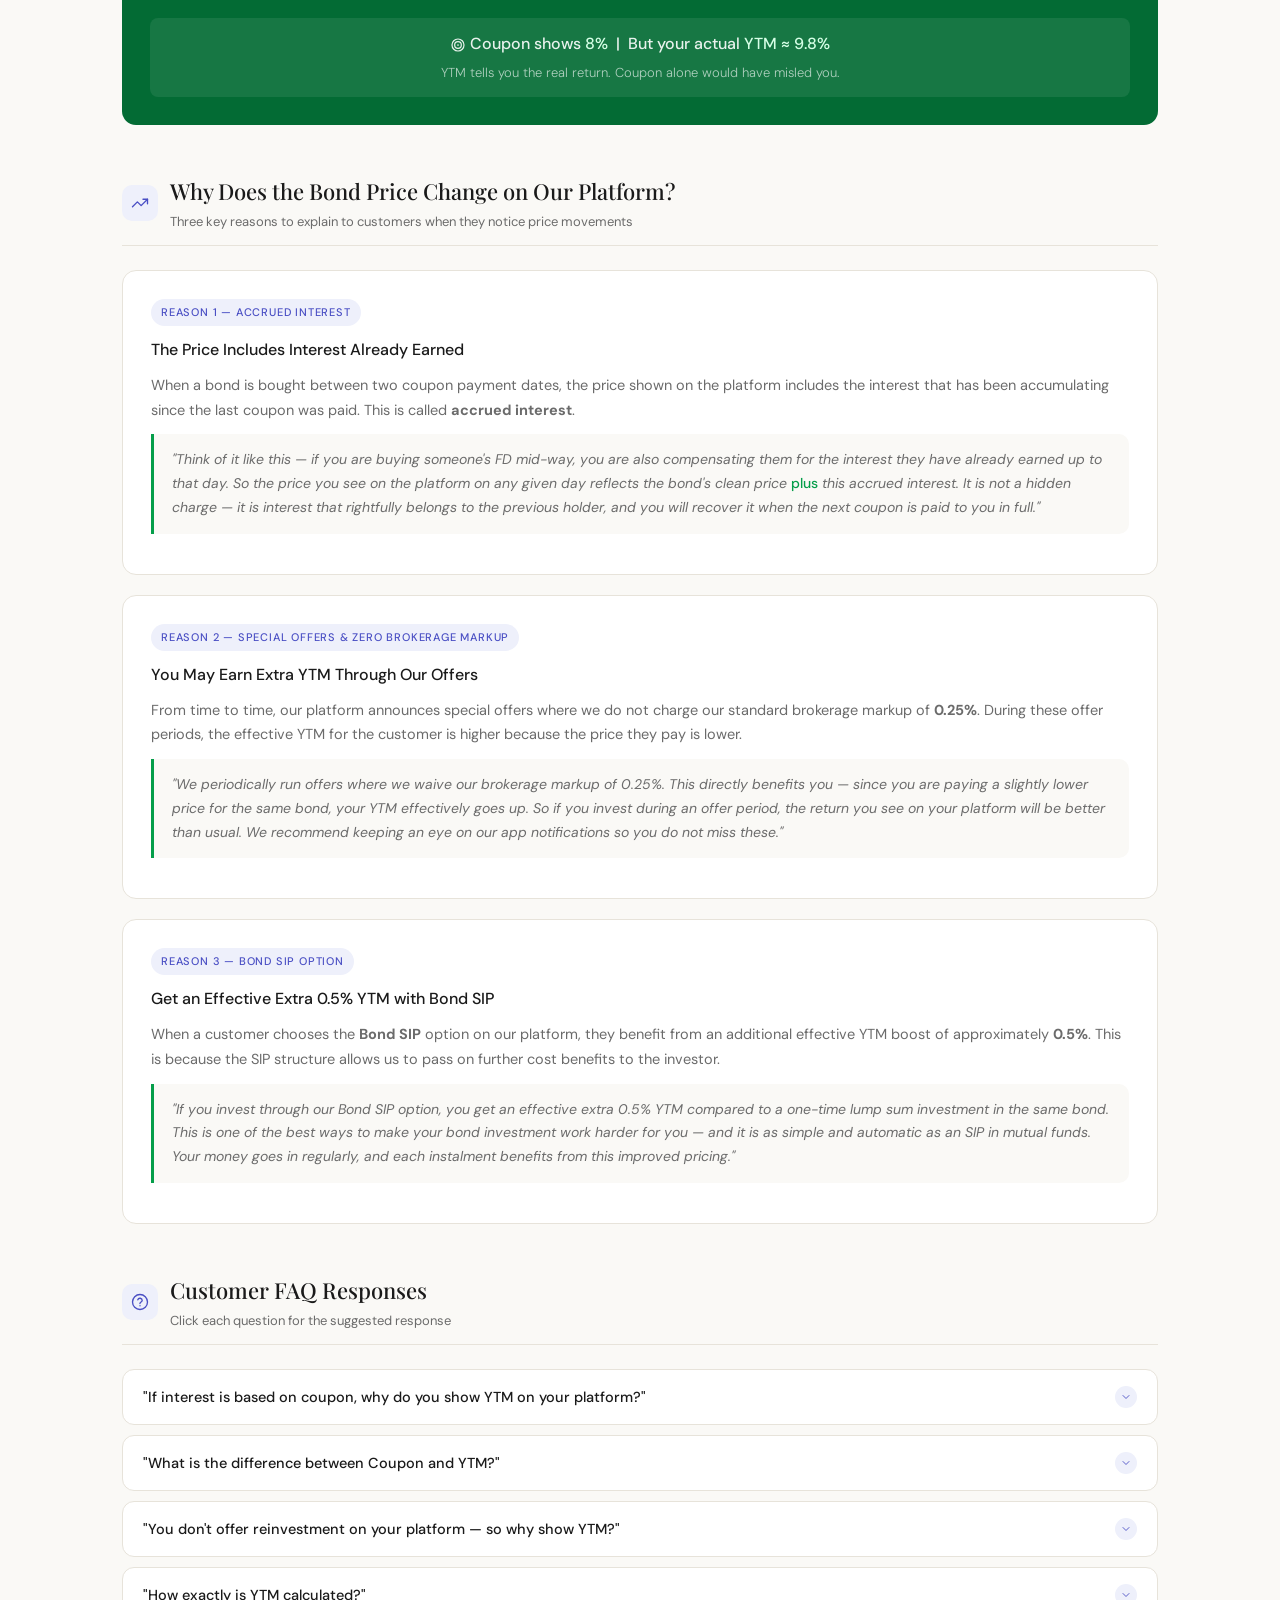
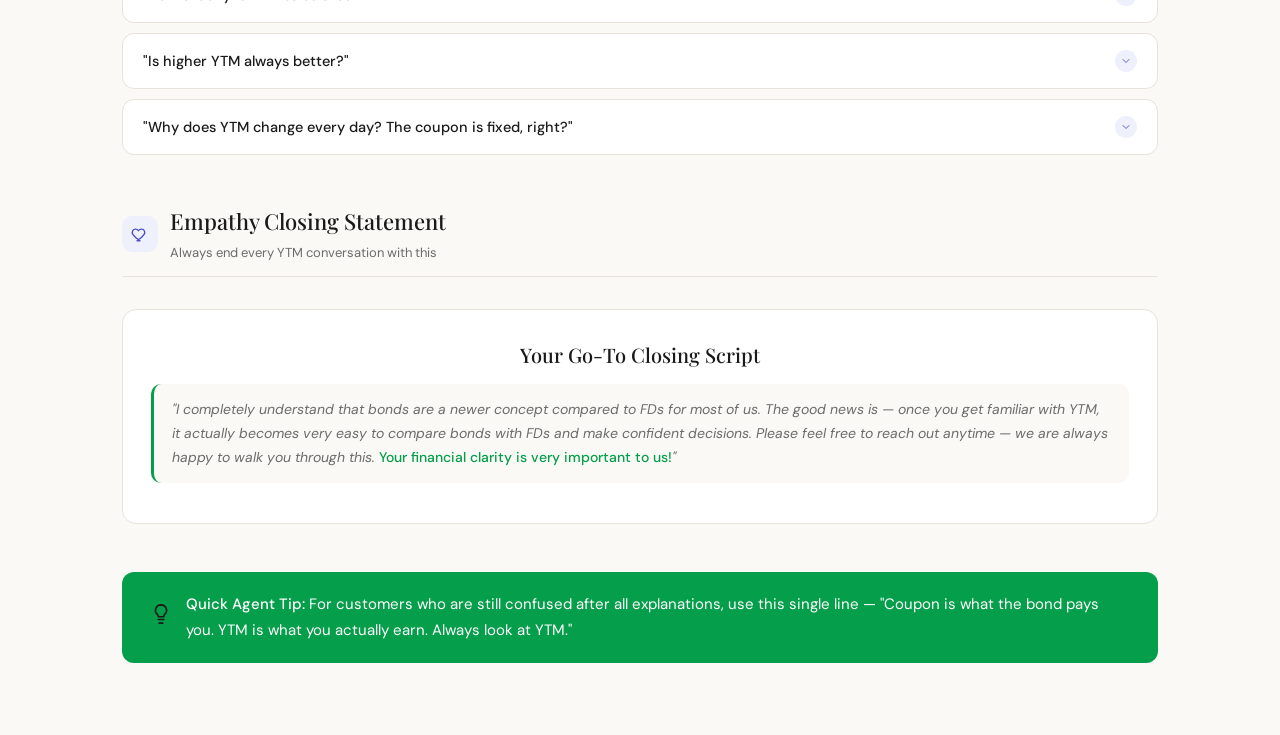
==== commit 4bc7795b: "emoji fix" ====
--- a/YTM_guide.html
+++ b/YTM_guide.html
@@ -299,12 +299,12 @@
     font-weight: 500;
     letter-spacing: 1px;
     text-transform: uppercase;
-    color: #f3b8b3;
+    color: #bdf0d1;
     margin-bottom: 12px;
   }
   .example-box p { font-size: 14.5px; line-height: 1.75; margin-bottom: 8px; }
   .example-box p:last-child { margin-bottom: 0; }
-  .example-box strong { color: #ffb4ab; font-weight: 500; }
+  .example-box strong { color: #d6ffe6; font-weight: 500; }
   .example-box .calc-row {
     display: flex;
     justify-content: space-between;
@@ -314,7 +314,7 @@
     font-size: 14px;
   }
   .example-box .calc-row:last-child { border-bottom: none; }
-  .example-box .calc-val { font-weight: 500; color: #ffb4ab; }
+  .example-box .calc-val { font-weight: 500; color: #d6ffe6; }
   .example-box .highlight-result {
     background: rgba(255,255,255,0.08);
     border-radius: 8px;
@@ -383,11 +383,11 @@
 
 <!-- HERO -->
 <div class="hero">
-  <div class="badge">&#128218; Internal Use Only &mdash; Support Team</div>
+  <div class="badge"><svg width="13" height="13" viewBox="0 0 24 24" fill="none" stroke="currentColor" stroke-width="1.8" stroke-linecap="round" stroke-linejoin="round" style="vertical-align:-0.15em" xmlns="http://www.w3.org/2000/svg"><path d="M2 4h6a3 3 0 0 1 3 3v13a2.5 2.5 0 0 0-2.5-2.5H2z"/><path d="M22 4h-6a3 3 0 0 0-3 3v13a2.5 2.5 0 0 1 2.5-2.5H22z"/></svg> Internal Use Only &mdash; Support Team</div>
   <h1>YTM Explained Simply<br>for Indian Investors</h1>
   <p>This helps you explain Yield to Maturity with empathy, clarity, and the FD context your customers already understand.</p>
   <div class="hero-tip">
-    <span>&#128161;</span>
+    <span><svg width="20" height="20" viewBox="0 0 24 24" fill="none" stroke="currentColor" stroke-width="1.8" stroke-linecap="round" stroke-linejoin="round" xmlns="http://www.w3.org/2000/svg"><path d="M9 18h6"/><path d="M10 22h4"/><path d="M12 2a6 6 0 0 0-4 10.47c.6.55 1 1.3 1 2.13V15h6v-.4c0-.83.4-1.58 1-2.13A6 6 0 0 0 12 2z"/></svg></span>
     <span><strong>One-liner:</strong> "Coupon is what the bond pays you. YTM is what you actually earn. We should always look at YTM when the repayments are paid periodically &amp; investment price changes every day."</span>
   </div>
 </div>
@@ -418,7 +418,7 @@
   <!-- SECTION: CORE CONCEPT -->
   <div class="section" id="concept">
     <div class="section-head">
-      <div class="section-icon">&#128218;</div>
+      <div class="section-icon"><svg width="18" height="18" viewBox="0 0 24 24" fill="none" stroke="currentColor" stroke-width="1.8" stroke-linecap="round" stroke-linejoin="round" xmlns="http://www.w3.org/2000/svg"><path d="M2 4h6a3 3 0 0 1 3 3v13a2.5 2.5 0 0 0-2.5-2.5H2z"/><path d="M22 4h-6a3 3 0 0 0-3 3v13a2.5 2.5 0 0 1 2.5-2.5H22z"/></svg></div>
       <div>
         <h2>Core Concept Clarity</h2>
         <p>Understand this before explaining to any customer</p>
@@ -431,9 +431,9 @@
       <table class="styled-table">
         <thead><tr><th>Situation</th><th>You Pay</th><th>You Receive at Maturity</th><th>Impact</th></tr></thead>
         <tbody>
-          <tr><td>Bought at Discount</td><td>&#8377;950</td><td>&#8377;1,000</td><td>Extra &#8377;50 gain &#9989;</td></tr>
+          <tr><td>Bought at Discount</td><td>&#8377;950</td><td>&#8377;1,000</td><td>Extra &#8377;50 gain <svg width="14" height="14" viewBox="0 0 24 24" fill="none" stroke="currentColor" stroke-width="1.8" stroke-linecap="round" stroke-linejoin="round" style="vertical-align:-0.25em" xmlns="http://www.w3.org/2000/svg"><path d="M22 11.08V12a10 10 0 1 1-5.93-9.14"/><polyline points="22 4 12 14.01 9 11.01"/></svg></td></tr>
           <tr><td>Bought at Par</td><td>&#8377;1,000</td><td>&#8377;1,000</td><td>No gain or loss</td></tr>
-          <tr><td>Bought at Premium</td><td>&#8377;1,050</td><td>&#8377;1,000</td><td>&#8377;50 loss &#9888;&#65039;</td></tr>
+          <tr><td>Bought at Premium</td><td>&#8377;1,050</td><td>&#8377;1,000</td><td>&#8377;50 loss <svg width="14" height="14" viewBox="0 0 24 24" fill="none" stroke="currentColor" stroke-width="1.8" stroke-linecap="round" stroke-linejoin="round" style="vertical-align:-0.25em" xmlns="http://www.w3.org/2000/svg"><path d="M10.29 3.86 1.82 18a2 2 0 0 0 1.71 3h16.94a2 2 0 0 0 1.71-3L13.71 3.86a2 2 0 0 0-3.42 0z"/><line x1="12" y1="9" x2="12" y2="13"/><line x1="12" y1="17" x2="12.01" y2="17"/></svg></td></tr>
         </tbody>
       </table>
       <p style="margin-top:10px;">The coupon rate does not capture this gain or loss. <strong style="color:var(--green)">Only YTM does.</strong> That is why we show YTM — it is the complete, honest picture.</p>
@@ -443,7 +443,7 @@
   <!-- SECTION: MASTER SCRIPT -->
   <div class="section" id="script">
     <div class="section-head">
-      <div class="section-icon">&#128172;</div>
+      <div class="section-icon"><svg width="18" height="18" viewBox="0 0 24 24" fill="none" stroke="currentColor" stroke-width="1.8" stroke-linecap="round" stroke-linejoin="round" xmlns="http://www.w3.org/2000/svg"><path d="M21 11.5a8.38 8.38 0 0 1-.9 3.8 8.5 8.5 0 0 1-7.6 4.7 8.38 8.38 0 0 1-3.8-.9L3 21l1.9-5.7a8.38 8.38 0 0 1-.9-3.8 8.5 8.5 0 0 1 4.7-7.6 8.38 8.38 0 0 1 3.8-.9h.5a8.48 8.48 0 0 1 8 8v.5z"/></svg></div>
       <div>
         <h2>Master Script</h2>
         <p>Walk customers through this step by step</p>
@@ -482,10 +482,10 @@
       <table class="styled-table">
         <thead><tr><th>What YTM Includes</th><th>Status</th></tr></thead>
         <tbody>
-          <tr><td>Regular coupon payments you receive</td><td>&#9989; Yes</td></tr>
-          <tr><td>Gain if bought at discount (below &#8377;1,000)</td><td>&#9989; Yes</td></tr>
-          <tr><td>Loss if bought at premium (above &#8377;1,000)</td><td>&#9888;&#65039; Adjusted</td></tr>
-          <tr><td>Time value of money</td><td>&#9989; Yes</td></tr>
+          <tr><td>Regular coupon payments you receive</td><td><svg width="14" height="14" viewBox="0 0 24 24" fill="none" stroke="currentColor" stroke-width="1.8" stroke-linecap="round" stroke-linejoin="round" style="vertical-align:-0.25em" xmlns="http://www.w3.org/2000/svg"><path d="M22 11.08V12a10 10 0 1 1-5.93-9.14"/><polyline points="22 4 12 14.01 9 11.01"/></svg> Yes</td></tr>
+          <tr><td>Gain if bought at discount (below &#8377;1,000)</td><td><svg width="14" height="14" viewBox="0 0 24 24" fill="none" stroke="currentColor" stroke-width="1.8" stroke-linecap="round" stroke-linejoin="round" style="vertical-align:-0.25em" xmlns="http://www.w3.org/2000/svg"><path d="M22 11.08V12a10 10 0 1 1-5.93-9.14"/><polyline points="22 4 12 14.01 9 11.01"/></svg> Yes</td></tr>
+          <tr><td>Loss if bought at premium (above &#8377;1,000)</td><td><svg width="14" height="14" viewBox="0 0 24 24" fill="none" stroke="currentColor" stroke-width="1.8" stroke-linecap="round" stroke-linejoin="round" style="vertical-align:-0.25em" xmlns="http://www.w3.org/2000/svg"><path d="M10.29 3.86 1.82 18a2 2 0 0 0 1.71 3h16.94a2 2 0 0 0 1.71-3L13.71 3.86a2 2 0 0 0-3.42 0z"/><line x1="12" y1="9" x2="12" y2="13"/><line x1="12" y1="17" x2="12.01" y2="17"/></svg> Adjusted</td></tr>
+          <tr><td>Time value of money</td><td><svg width="14" height="14" viewBox="0 0 24 24" fill="none" stroke="currentColor" stroke-width="1.8" stroke-linecap="round" stroke-linejoin="round" style="vertical-align:-0.25em" xmlns="http://www.w3.org/2000/svg"><path d="M22 11.08V12a10 10 0 1 1-5.93-9.14"/><polyline points="22 4 12 14.01 9 11.01"/></svg> Yes</td></tr>
         </tbody>
       </table>
       <div class="speech" style="margin-top:14px;">
@@ -497,7 +497,7 @@
   <!-- SECTION: REAL EXAMPLE -->
   <div class="section" id="example">
     <div class="section-head">
-      <div class="section-icon">&#127758;</div>
+      <div class="section-icon"><svg width="18" height="18" viewBox="0 0 24 24" fill="none" stroke="currentColor" stroke-width="1.8" stroke-linecap="round" stroke-linejoin="round" xmlns="http://www.w3.org/2000/svg"><circle cx="12" cy="12" r="10"/><path d="M2 12h20"/><path d="M12 2a15.3 15.3 0 0 1 4 10 15.3 15.3 0 0 1-4 10 15.3 15.3 0 0 1-4-10 15.3 15.3 0 0 1 4-10z"/></svg></div>
       <div>
         <h2>The Real-Life Indian Example</h2>
         <p>Use this to make it concrete for your customer</p>
@@ -505,7 +505,7 @@
     </div>
 
     <div class="example-box">
-      <div class="ex-title">&#127881; Government Bond — Practical Scenario</div>
+      <div class="ex-title"><svg width="13" height="13" viewBox="0 0 24 24" fill="none" stroke="currentColor" stroke-width="1.8" stroke-linecap="round" stroke-linejoin="round" style="vertical-align:-0.15em" xmlns="http://www.w3.org/2000/svg"><path d="M3 21h18"/><path d="M5 21V9M9 21V9M15 21V9M19 21V9"/><path d="M2 9l10-6 10 6"/></svg> Government Bond — Practical Scenario</div>
       <p>Suppose there is a <strong>Government Bond</strong> with face value <strong>&#8377;1,000</strong>, coupon of <strong>8%</strong> (i.e. &#8377;80/year), maturing in <strong>5 years</strong>. But today in the market, this bond is available for only <strong>&#8377;920</strong>.</p>
 
       <div style="margin: 16px 0;">
@@ -517,7 +517,7 @@
       </div>
 
       <div class="highlight-result">
-        &#127919; Coupon shows <strong>8%</strong> &nbsp;|&nbsp; But your actual <strong>YTM ≈ 9.8%</strong><br>
+        <svg width="16" height="16" viewBox="0 0 24 24" fill="none" stroke="currentColor" stroke-width="1.8" stroke-linecap="round" stroke-linejoin="round" style="vertical-align:-0.2em" xmlns="http://www.w3.org/2000/svg"><circle cx="12" cy="12" r="9"/><circle cx="12" cy="12" r="5"/><circle cx="12" cy="12" r="1.3" fill="currentColor" stroke="none"/></svg> Coupon shows <strong>8%</strong> &nbsp;|&nbsp; But your actual <strong>YTM ≈ 9.8%</strong><br>
         <span style="font-size:13px; color:rgba(255,255,255,0.65); font-weight:300;">YTM tells you the real return. Coupon alone would have misled you.</span>
       </div>
     </div>
@@ -526,7 +526,7 @@
   <!-- SECTION: WHY PRICE CHANGES -->
   <div class="section" id="pricechange">
     <div class="section-head">
-      <div class="section-icon">&#128200;</div>
+      <div class="section-icon"><svg width="18" height="18" viewBox="0 0 24 24" fill="none" stroke="currentColor" stroke-width="1.8" stroke-linecap="round" stroke-linejoin="round" xmlns="http://www.w3.org/2000/svg"><polyline points="22 7 13.5 15.5 8.5 10.5 2 17"/><polyline points="16 7 22 7 22 13"/></svg></div>
       <div>
         <h2>Why Does the Bond Price Change on Our Platform?</h2>
         <p>Three key reasons to explain to customers when they notice price movements</p>
@@ -564,7 +564,7 @@
 
   <div class="section" id="faq">
     <div class="section-head">
-      <div class="section-icon">&#10067;</div>
+      <div class="section-icon"><svg width="18" height="18" viewBox="0 0 24 24" fill="none" stroke="currentColor" stroke-width="1.8" stroke-linecap="round" stroke-linejoin="round" xmlns="http://www.w3.org/2000/svg"><circle cx="12" cy="12" r="10"/><path d="M9.09 9a3 3 0 0 1 5.83 1c0 2-3 2-3 4"/><path d="M12 17h.01"/></svg></div>
       <div>
         <h2>Customer FAQ Responses</h2>
         <p>Click each question for the suggested response</p>
@@ -574,7 +574,7 @@
     <div class="faq-item">
       <button class="faq-q" onclick="toggleFaq(this)">
         "If interest is based on coupon, why do you show YTM on your platform?"
-        <span class="faq-chevron">&#9660;</span>
+        <span class="faq-chevron"><svg width="12" height="12" viewBox="0 0 24 24" fill="none" stroke="currentColor" stroke-width="1.8" stroke-linecap="round" stroke-linejoin="round" xmlns="http://www.w3.org/2000/svg"><polyline points="6 9 12 15 18 9"/></svg></span>
       </button>
       <div class="faq-a">
         <div class="speech">
@@ -588,7 +588,7 @@
     <div class="faq-item">
       <button class="faq-q" onclick="toggleFaq(this)">
         "What is the difference between Coupon and YTM?"
-        <span class="faq-chevron">&#9660;</span>
+        <span class="faq-chevron"><svg width="12" height="12" viewBox="0 0 24 24" fill="none" stroke="currentColor" stroke-width="1.8" stroke-linecap="round" stroke-linejoin="round" xmlns="http://www.w3.org/2000/svg"><polyline points="6 9 12 15 18 9"/></svg></span>
       </button>
       <div class="faq-a">
         <table class="styled-table" style="margin-top:10px;">
@@ -609,7 +609,7 @@
     <div class="faq-item">
       <button class="faq-q" onclick="toggleFaq(this)">
         "You don't offer reinvestment on your platform — so why show YTM?"
-        <span class="faq-chevron">&#9660;</span>
+        <span class="faq-chevron"><svg width="12" height="12" viewBox="0 0 24 24" fill="none" stroke="currentColor" stroke-width="1.8" stroke-linecap="round" stroke-linejoin="round" xmlns="http://www.w3.org/2000/svg"><polyline points="6 9 12 15 18 9"/></svg></span>
       </button>
       <div class="faq-a">
         <div class="speech">
@@ -624,7 +624,7 @@
     <div class="faq-item">
       <button class="faq-q" onclick="toggleFaq(this)">
         "How exactly is YTM calculated?"
-        <span class="faq-chevron">&#9660;</span>
+        <span class="faq-chevron"><svg width="12" height="12" viewBox="0 0 24 24" fill="none" stroke="currentColor" stroke-width="1.8" stroke-linecap="round" stroke-linejoin="round" xmlns="http://www.w3.org/2000/svg"><polyline points="6 9 12 15 18 9"/></svg></span>
       </button>
       <div class="faq-a">
         <div class="speech">
@@ -639,7 +639,7 @@
     <div class="faq-item">
       <button class="faq-q" onclick="toggleFaq(this)">
         "Is higher YTM always better?"
-        <span class="faq-chevron">&#9660;</span>
+        <span class="faq-chevron"><svg width="12" height="12" viewBox="0 0 24 24" fill="none" stroke="currentColor" stroke-width="1.8" stroke-linecap="round" stroke-linejoin="round" xmlns="http://www.w3.org/2000/svg"><polyline points="6 9 12 15 18 9"/></svg></span>
       </button>
       <div class="faq-a">
         <div class="speech">
@@ -653,7 +653,7 @@
     <div class="faq-item">
       <button class="faq-q" onclick="toggleFaq(this)">
         "Why does YTM change every day? The coupon is fixed, right?"
-        <span class="faq-chevron">&#9660;</span>
+        <span class="faq-chevron"><svg width="12" height="12" viewBox="0 0 24 24" fill="none" stroke="currentColor" stroke-width="1.8" stroke-linecap="round" stroke-linejoin="round" xmlns="http://www.w3.org/2000/svg"><polyline points="6 9 12 15 18 9"/></svg></span>
       </button>
       <div class="faq-a">
         <div class="speech">
@@ -668,7 +668,7 @@
   <!-- SECTION: CLOSING -->
   <div class="section" id="closer">
     <div class="section-head">
-      <div class="section-icon">&#9733;</div>
+      <div class="section-icon"><svg width="18" height="18" viewBox="0 0 24 24" fill="none" stroke="currentColor" stroke-width="1.8" stroke-linecap="round" stroke-linejoin="round" xmlns="http://www.w3.org/2000/svg"><path d="M12 21s-7-4.35-9.5-8.5C.5 8.9 2.6 5.5 6 5.5c2 0 3.4 1.1 4 2.2.6-1.1 2-2.2 4-2.2 3.4 0 5.5 3.4 3.5 7-2.5 4.15-9.5 8.5-9.5 8.5z"/></svg></div>
       <div>
         <h2>Empathy Closing Statement</h2>
         <p>Always end every YTM conversation with this</p>
@@ -685,7 +685,7 @@
 
   <!-- AGENT TIP -->
   <div class="tip-box">
-    <div class="tip-icon">&#128161;</div>
+    <div class="tip-icon"><svg width="22" height="22" viewBox="0 0 24 24" fill="none" stroke="currentColor" stroke-width="1.8" stroke-linecap="round" stroke-linejoin="round" xmlns="http://www.w3.org/2000/svg"><path d="M9 18h6"/><path d="M10 22h4"/><path d="M12 2a6 6 0 0 0-4 10.47c.6.55 1 1.3 1 2.13V15h6v-.4c0-.83.4-1.58 1-2.13A6 6 0 0 0 12 2z"/></svg></div>
     <p><strong>Quick Agent Tip:</strong> For customers who are still confused after all explanations, use this single line — "Coupon is what the bond pays you. YTM is what you actually earn. Always look at YTM."</p>
   </div>
 
